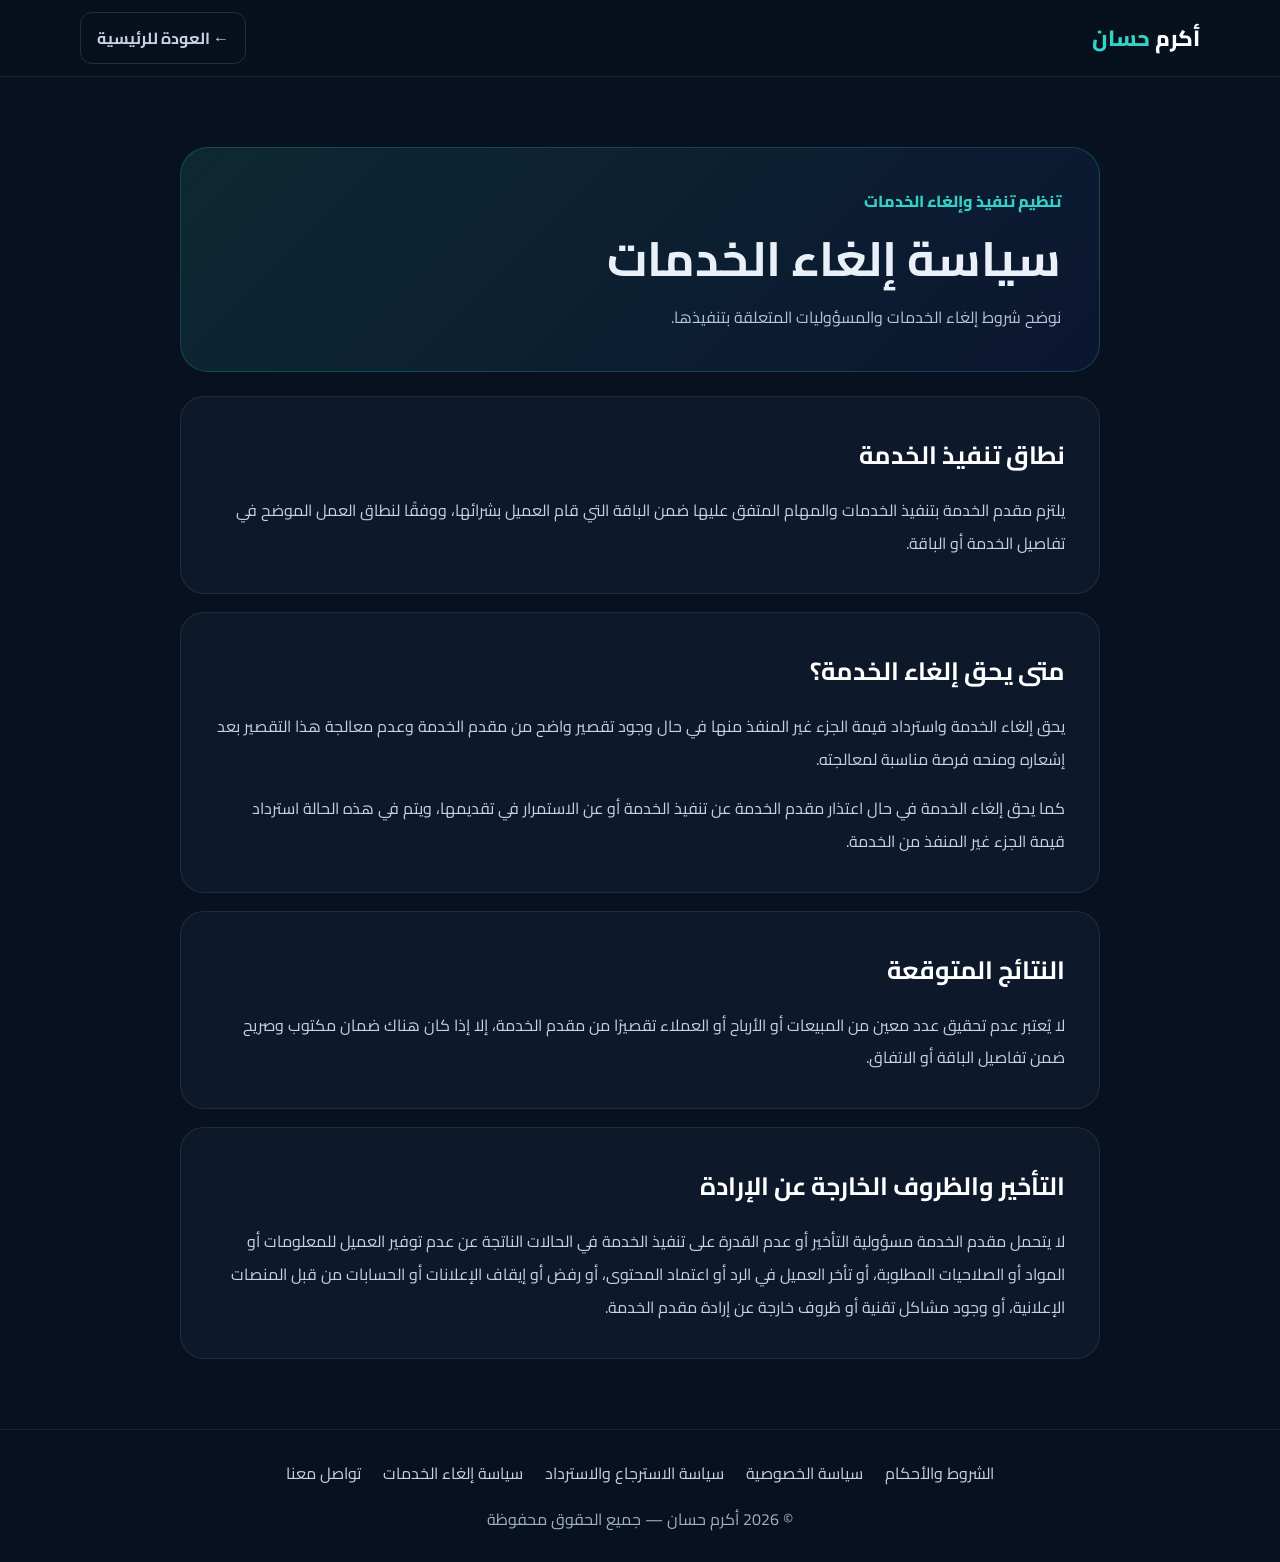
==== cancellation.html @ 24edea18 "Add files via upload" ====
<!DOCTYPE html>
<html lang="ar" dir="rtl">
<head>
<meta charset="UTF-8">
<meta name="viewport" content="width=device-width, initial-scale=1.0">
<title>سياسة إلغاء الخدمات | أكرم حسان</title>
<link rel="stylesheet" href="policy.css">
</head>
<body>
<header class="policy-header"><nav class="policy-nav"><a class="brand" href="index.html">أكرم <span>حسان</span></a><a class="back-link" href="index.html">← العودة للرئيسية</a></nav></header>
<main class="policy-main">
<section class="policy-hero"><span>تنظيم تنفيذ وإلغاء الخدمات</span><h1>سياسة إلغاء الخدمات</h1><p>نوضح شروط إلغاء الخدمات والمسؤوليات المتعلقة بتنفيذها.</p></section>
<section class="policy-card"><h2>نطاق تنفيذ الخدمة</h2><p>يلتزم مقدم الخدمة بتنفيذ الخدمات والمهام المتفق عليها ضمن الباقة التي قام العميل بشرائها، ووفقًا لنطاق العمل الموضح في تفاصيل الخدمة أو الباقة.</p></section>
<section class="policy-card"><h2>متى يحق إلغاء الخدمة؟</h2><p>يحق إلغاء الخدمة واسترداد قيمة الجزء غير المنفذ منها في حال وجود تقصير واضح من مقدم الخدمة وعدم معالجة هذا التقصير بعد إشعاره ومنحه فرصة مناسبة لمعالجته.</p><p>كما يحق إلغاء الخدمة في حال اعتذار مقدم الخدمة عن تنفيذ الخدمة أو عن الاستمرار في تقديمها، ويتم في هذه الحالة استرداد قيمة الجزء غير المنفذ من الخدمة.</p></section>
<section class="policy-card"><h2>النتائج المتوقعة</h2><p>لا يُعتبر عدم تحقيق عدد معين من المبيعات أو الأرباح أو العملاء تقصيرًا من مقدم الخدمة، إلا إذا كان هناك ضمان مكتوب وصريح ضمن تفاصيل الباقة أو الاتفاق.</p></section>
<section class="policy-card"><h2>التأخير والظروف الخارجة عن الإرادة</h2><p>لا يتحمل مقدم الخدمة مسؤولية التأخير أو عدم القدرة على تنفيذ الخدمة في الحالات الناتجة عن عدم توفير العميل للمعلومات أو المواد أو الصلاحيات المطلوبة، أو تأخر العميل في الرد أو اعتماد المحتوى، أو رفض أو إيقاف الإعلانات أو الحسابات من قبل المنصات الإعلانية، أو وجود مشاكل تقنية أو ظروف خارجة عن إرادة مقدم الخدمة.</p></section>
</main>
<footer class="policy-footer">
    <div class="links">
        <a href="terms.html">الشروط والأحكام</a>
        <a href="privacy.html">سياسة الخصوصية</a>
        <a href="refund.html">سياسة الاسترجاع والاسترداد</a>
        <a href="cancellation.html">سياسة إلغاء الخدمات</a>
        <a href="contact.html">تواصل معنا</a>
    </div>
    <div>© 2026 أكرم حسان — جميع الحقوق محفوظة</div>
</footer>
</body>
</html>
---- policy.css ----
@import url('https://fonts.googleapis.com/css2?family=Cairo:wght@400;500;600;700;800&display=swap');
*{box-sizing:border-box}html{scroll-behavior:smooth}body{margin:0;font-family:'Cairo',sans-serif;background:#08111f;color:#eaf0f8;direction:rtl}.policy-header{position:sticky;top:0;z-index:10;background:rgba(8,17,31,.94);backdrop-filter:blur(12px);border-bottom:1px solid rgba(255,255,255,.08)}.policy-nav{width:min(1120px,calc(100% - 32px));margin:auto;min-height:76px;display:flex;align-items:center;justify-content:space-between;gap:20px}.brand{font-size:22px;font-weight:800;color:#fff;text-decoration:none}.brand span{color:#33d1c6}.back-link{color:#c7d3e3;text-decoration:none;font-weight:700;border:1px solid rgba(255,255,255,.12);padding:10px 16px;border-radius:12px}.back-link:hover{color:#fff;border-color:#33d1c6}.policy-main{width:min(920px,calc(100% - 32px));margin:70px auto}.policy-hero{padding:38px;border:1px solid rgba(51,209,198,.22);background:linear-gradient(135deg,rgba(51,209,198,.12),rgba(49,92,255,.08));border-radius:28px;margin-bottom:24px}.policy-hero span{color:#33d1c6;font-weight:800}.policy-hero h1{font-size:clamp(30px,5vw,48px);line-height:1.35;margin:10px 0}.policy-hero p{margin:0;color:#b7c4d6;line-height:2}.policy-card{background:#0d192a;border:1px solid rgba(255,255,255,.08);border-radius:24px;padding:34px;margin-bottom:18px}.policy-card h2{margin:0 0 16px;color:#fff;font-size:25px}.policy-card p,.policy-card li{color:#c7d3e3;line-height:2.05;font-size:16px}.policy-card p{margin:0 0 16px}.policy-card p:last-child{margin-bottom:0}.policy-card ul{padding-right:22px;margin:10px 0 0}.policy-card strong{color:#fff}.contact-box{display:grid;gap:12px}.contact-box a{color:#5ee8dd;text-decoration:none;direction:ltr;text-align:right}.policy-footer{border-top:1px solid rgba(255,255,255,.08);padding:28px 16px;text-align:center;color:#9fb0c5}.policy-footer .links{display:flex;flex-wrap:wrap;justify-content:center;gap:12px 22px;margin-bottom:16px}.policy-footer a{color:#c7d3e3;text-decoration:none}.policy-footer a:hover{color:#33d1c6}@media(max-width:600px){.policy-main{margin:35px auto}.policy-hero,.policy-card{padding:24px}.policy-nav{min-height:68px}.back-link{padding:8px 12px;font-size:13px}.policy-card p,.policy-card li{font-size:14px}}
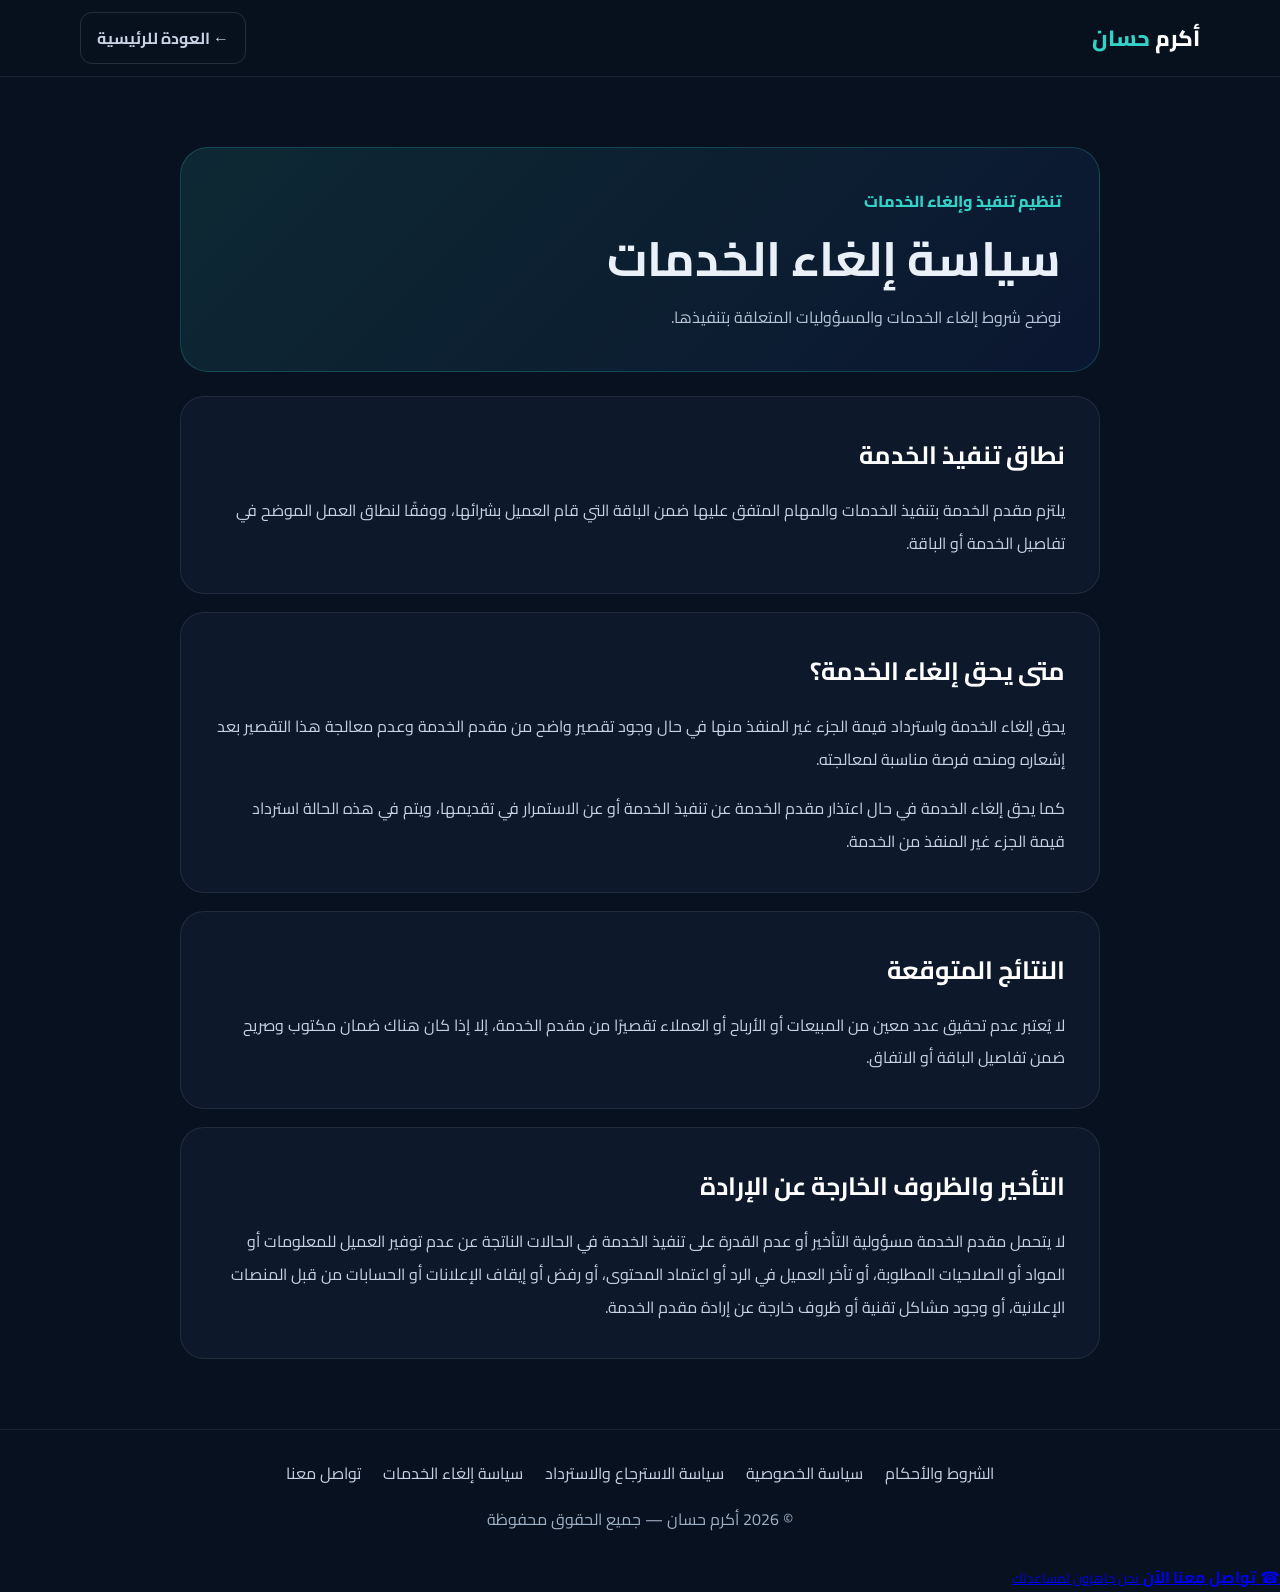
==== commit 89e871e8: "Update cancellation.html" ====
--- a/cancellation.html
+++ b/cancellation.html
@@ -25,5 +25,18 @@
     </div>
     <div>© 2026 أكرم حسان — جميع الحقوق محفوظة</div>
 </footer>
+    <a 
+  href="https://wa.me/970597663982?text=مرحبًا،%20أرغب%20في%20الاستفسار%20عن%20خدماتكم"
+  target="_blank"
+  class="whatsapp-float"
+  aria-label="تواصل معنا عبر واتساب"
+>
+    <span class="whatsapp-icon">☎</span>
+
+    <span class="whatsapp-text">
+        <strong>تواصل معنا الآن</strong>
+        <small>نحن جاهزون لمساعدتك</small>
+    </span>
+</a>
 </body>
-</html>+</html>
